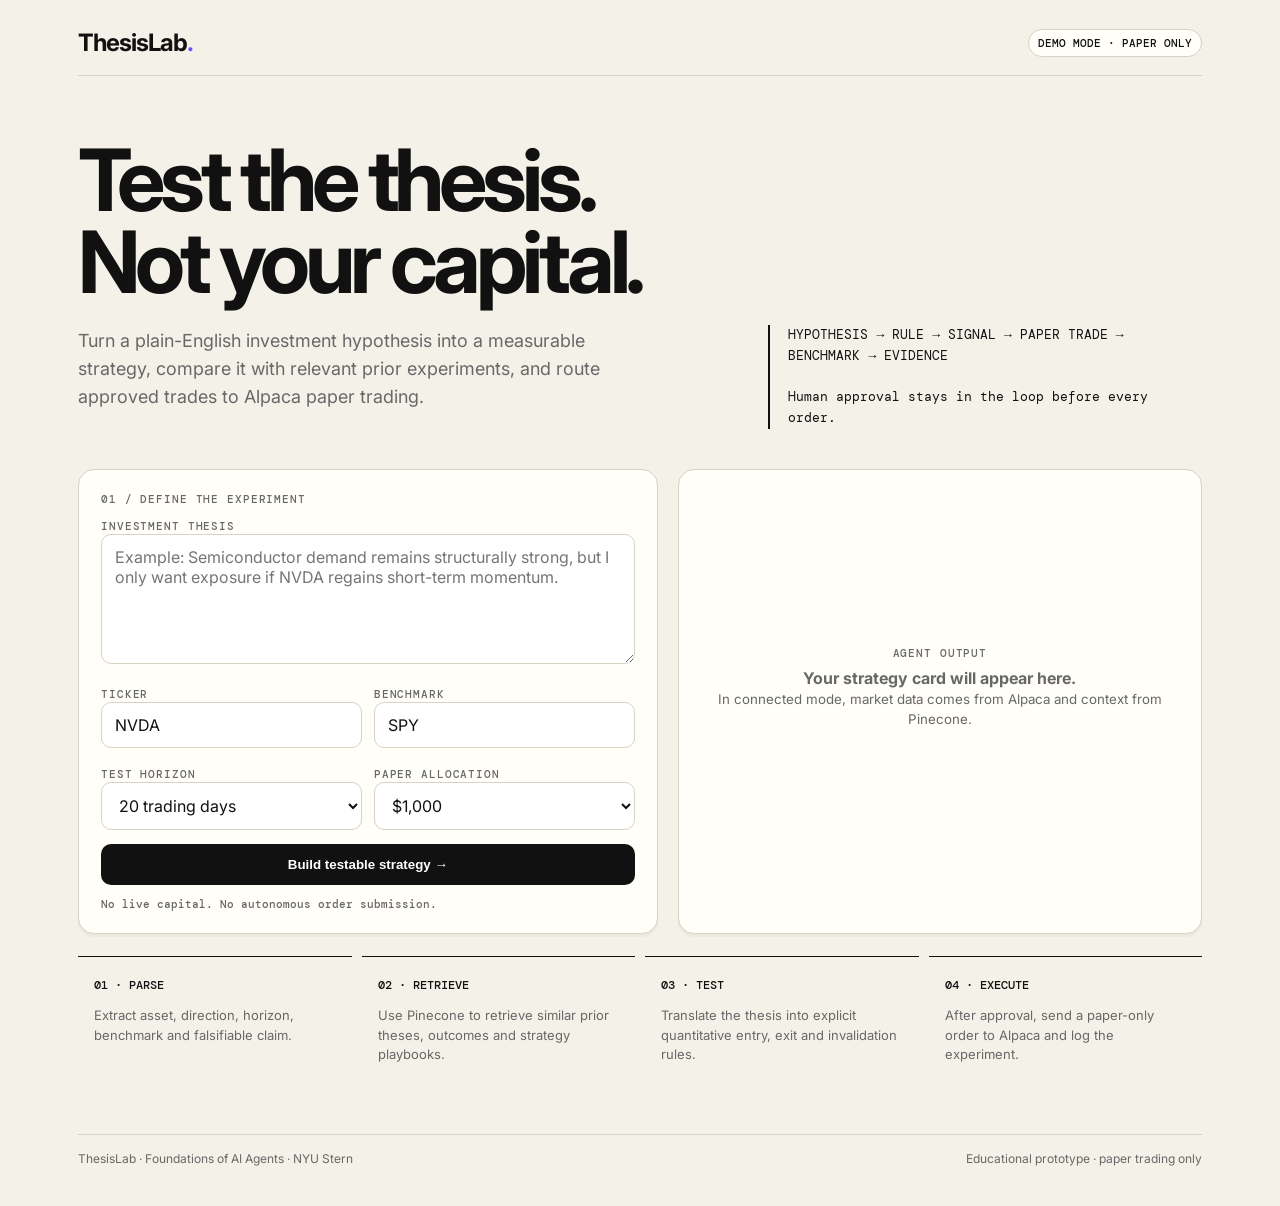
==== thesislab/index.html @ e266623d "Add ThesisLab index.html" ====
<!doctype html>
<html lang="en">
<head>
  <meta charset="utf-8" />
  <meta name="viewport" content="width=device-width, initial-scale=1" />
  <meta name="description" content="ThesisLab turns an investment thesis into a testable quantitative paper-trading experiment." />
  <title>ThesisLab — Test the thesis, not your capital.</title>
  <link rel="preconnect" href="https://fonts.googleapis.com">
  <link rel="preconnect" href="https://fonts.gstatic.com" crossorigin>
  <link href="https://fonts.googleapis.com/css2?family=DM+Mono:wght@400;500&family=Inter:wght@400;500;600;700&display=swap" rel="stylesheet">
  <style>
    :root{--ink:#111;--muted:#686868;--paper:#f4f1e8;--card:#fffef9;--line:#d8d2c4;--accent:#6c4cff}
    *{box-sizing:border-box}body{margin:0;background:var(--paper);color:var(--ink);font-family:Inter,system-ui,sans-serif}
    .shell{max-width:1180px;margin:0 auto;padding:28px}.top{display:flex;justify-content:space-between;align-items:center;border-bottom:1px solid var(--line);padding-bottom:18px}
    .brand{font-weight:700;letter-spacing:-.04em;font-size:24px}.badge{font:500 11px DM Mono,monospace;border:1px solid var(--line);padding:6px 9px;border-radius:999px;background:var(--card)}
    .hero{padding:64px 0 40px;display:grid;grid-template-columns:1.2fr .8fr;gap:40px}.hero h1{font-size:clamp(42px,7vw,86px);line-height:.95;letter-spacing:-.06em;margin:0}.hero p{font-size:18px;line-height:1.55;color:var(--muted);max-width:560px;margin-top:24px}.manifesto{font:400 13px/1.6 DM Mono,monospace;border-left:2px solid var(--ink);padding-left:18px;align-self:end}
    .grid{display:grid;grid-template-columns:1.05fr .95fr;gap:20px}.card{background:var(--card);border:1px solid var(--line);border-radius:16px;padding:22px;box-shadow:0 3px 0 rgba(0,0,0,.03)}
    .label{font:500 11px DM Mono,monospace;text-transform:uppercase;letter-spacing:.08em;color:var(--muted);margin-bottom:8px}.row{display:grid;grid-template-columns:1fr 1fr;gap:12px}.field{margin-bottom:14px}
    input,textarea,select{width:100%;border:1px solid var(--line);background:white;border-radius:10px;padding:12px 13px;font:inherit;color:var(--ink);outline:none}textarea{min-height:130px;resize:vertical}input:focus,textarea:focus,select:focus{border-color:var(--accent);box-shadow:0 0 0 3px rgba(108,76,255,.11)}
    button{border:0;border-radius:10px;padding:13px 16px;font-weight:650;cursor:pointer}.primary{background:var(--ink);color:white;width:100%}.primary:hover{opacity:.9}.secondary{background:#ece8dd;color:var(--ink)}
    .result-empty{min-height:390px;display:flex;align-items:center;justify-content:center;text-align:center;color:var(--muted)}.result h2{margin:0 0 4px;font-size:25px;letter-spacing:-.03em}.ticker{font:500 12px DM Mono,monospace;color:var(--accent)}
    .metric-grid{display:grid;grid-template-columns:repeat(3,1fr);gap:8px;margin:18px 0}.metric{border:1px solid var(--line);border-radius:10px;padding:10px}.metric b{display:block;font:600 16px DM Mono,monospace;margin-top:4px}
    .rule{background:#f1eee5;border-radius:10px;padding:14px;font:400 13px/1.55 DM Mono,monospace}.why{margin-top:16px;font-size:14px;line-height:1.55}.rag{margin-top:12px;border-top:1px solid var(--line);padding-top:14px}.rag-item{font-size:13px;padding:8px 0;border-bottom:1px dashed var(--line)}
    .actions{display:flex;gap:10px;margin-top:18px}.actions button{flex:1}.status{font:500 11px DM Mono,monospace;margin-top:12px;color:var(--muted)}
    .how{margin-top:22px;display:grid;grid-template-columns:repeat(4,1fr);gap:10px}.step{padding:16px;border-top:1px solid var(--ink)}.step b{font:500 12px DM Mono,monospace}.step p{font-size:13px;color:var(--muted);line-height:1.5}
    footer{margin:40px 0 12px;border-top:1px solid var(--line);padding-top:16px;display:flex;justify-content:space-between;color:var(--muted);font-size:12px}
    @media(max-width:820px){.hero,.grid{grid-template-columns:1fr}.hero{padding-top:42px}.manifesto{align-self:auto}.how{grid-template-columns:1fr 1fr}.metric-grid{grid-template-columns:1fr}.row{grid-template-columns:1fr}}
  </style>
</head>
<body>
<main class="shell">
  <div class="top"><div class="brand">ThesisLab<span style="color:var(--accent)">.</span></div><div class="badge" id="modeBadge">DEMO MODE · PAPER ONLY</div></div>
  <section class="hero">
    <div><h1>Test the thesis.<br>Not your capital.</h1><p>Turn a plain-English investment hypothesis into a measurable strategy, compare it with relevant prior experiments, and route approved trades to Alpaca paper trading.</p></div>
    <div class="manifesto">HYPOTHESIS → RULE → SIGNAL → PAPER TRADE → BENCHMARK → EVIDENCE<br><br>Human approval stays in the loop before every order.</div>
  </section>
  <section class="grid">
    <div class="card">
      <div class="label">01 / Define the experiment</div>
      <div class="field"><label class="label" for="thesis">Investment thesis</label><textarea id="thesis" placeholder="Example: Semiconductor demand remains structurally strong, but I only want exposure if NVDA regains short-term momentum."></textarea></div>
      <div class="row"><div class="field"><label class="label" for="ticker">Ticker</label><input id="ticker" value="NVDA" maxlength="8" /></div><div class="field"><label class="label" for="benchmark">Benchmark</label><input id="benchmark" value="SPY" maxlength="8" /></div></div>
      <div class="row"><div class="field"><label class="label" for="horizon">Test horizon</label><select id="horizon"><option value="5">5 trading days</option><option value="20" selected>20 trading days</option><option value="60">60 trading days</option></select></div><div class="field"><label class="label" for="risk">Paper allocation</label><select id="risk"><option value="500">$500</option><option value="1000" selected>$1,000</option><option value="2500">$2,500</option></select></div></div>
      <button class="primary" id="analyzeBtn">Build testable strategy →</button><div class="status">No live capital. No autonomous order submission.</div>
    </div>
    <div class="card" id="resultCard">
      <div class="result-empty" id="emptyState"><div><div class="label">Agent output</div><strong>Your strategy card will appear here.</strong><br><small>In connected mode, market data comes from Alpaca and context from Pinecone.</small></div></div>
      <div class="result" id="result" hidden><div class="ticker" id="resultTicker"></div><h2 id="strategyName"></h2><div class="metric-grid"><div class="metric"><span class="label">Signal</span><b id="signal"></b></div><div class="metric"><span class="label">Horizon</span><b id="resultHorizon"></b></div><div class="metric"><span class="label">Allocation</span><b id="resultRisk"></b></div></div><div class="label">Test rule</div><div class="rule" id="rule"></div><div class="why"><div class="label">Why this tests the thesis</div><div id="rationale"></div></div><div class="rag"><div class="label">RAG context · similar experiments</div><div id="ragItems"></div></div><div class="actions"><button class="secondary" id="rejectBtn">Reject</button><button class="primary" id="approveBtn">Approve paper trade</button></div><div class="status" id="tradeStatus">Awaiting human approval.</div></div>
    </div>
  </section>
  <section class="how"><div class="step"><b>01 · PARSE</b><p>Extract asset, direction, horizon, benchmark and falsifiable claim.</p></div><div class="step"><b>02 · RETRIEVE</b><p>Use Pinecone to retrieve similar prior theses, outcomes and strategy playbooks.</p></div><div class="step"><b>03 · TEST</b><p>Translate the thesis into explicit quantitative entry, exit and invalidation rules.</p></div><div class="step"><b>04 · EXECUTE</b><p>After approval, send a paper-only order to Alpaca and log the experiment.</p></div></section>
  <footer><span>ThesisLab · Foundations of AI Agents · NYU Stern</span><span>Educational prototype · paper trading only</span></footer>
</main>
<script>
const N8N_WEBHOOK_URL="";
const $=id=>document.getElementById(id);
function demoAnalyze(p){const t=p.ticker.toUpperCase(),h=Number(p.horizon);const x=[{name:"Momentum confirmation",rule:`Enter a PAPER long position in ${t} only when its 20-day moving average is above its 50-day moving average and the latest close is above the 20-day average. Exit at the test horizon or if the 20-day average crosses back below the 50-day average.`,signal:"WAIT",why:"The thesis argues for upside, but requires evidence of sustained price momentum before taking simulated exposure."},{name:"Relative-strength test",rule:`Enter a PAPER long position in ${t} when its 10-day return exceeds ${p.benchmark.toUpperCase()}'s 10-day return by at least 2 percentage points. Close after ${h} trading days or when relative performance turns negative.`,signal:"TEST",why:"This directly tests whether the asset is outperforming the chosen benchmark rather than merely rising with the market."},{name:"Mean-reversion test",rule:`Enter a PAPER long position in ${t} after a close at least 1.5 standard deviations below its 20-day mean, provided the 50-day trend remains positive. Exit on a return to the 20-day mean or at ${h} trading days.`,signal:"WAIT",why:"This converts a bullish thesis into a disciplined entry condition instead of buying immediately."}];const pick=x[[...p.thesis].reduce((a,c)=>a+c.charCodeAt(0),0)%x.length];return{ticker:t,strategy_name:pick.name,signal:pick.signal,horizon_days:h,allocation:Number(p.risk),rule:pick.rule,rationale:pick.why,retrieved:[{title:"Prior experiment · momentum / large-cap tech",note:"Similar thesis used trend confirmation before entry; benchmarked against SPY."},{title:"Strategy playbook · relative strength",note:"Prefer explicit benchmark spread and a fixed evaluation horizon."},{title:"Guardrail · paper execution",note:"Order submission requires human approval and paper endpoint verification."}],demo:true}}
async function analyze(p){if(!N8N_WEBHOOK_URL)return demoAnalyze(p);const r=await fetch(N8N_WEBHOOK_URL,{method:"POST",headers:{"Content-Type":"application/json"},body:JSON.stringify({action:"analyze",...p})});if(!r.ok)throw new Error(`Agent request failed (${r.status})`);return await r.json()}
function esc(s){return String(s).replace(/[&<>'"]/g,c=>({"&":"&amp;","<":"&lt;",">":"&gt;","'":"&#39;",'"':"&quot;"}[c]))}
function render(d){$("emptyState").hidden=true;$("result").hidden=false;$("resultTicker").textContent=`${d.ticker} · ${$("benchmark").value.toUpperCase()}`;$("strategyName").textContent=d.strategy_name;$("signal").textContent=d.signal;$("resultHorizon").textContent=`${d.horizon_days}D`;$("resultRisk").textContent=`$${Number(d.allocation).toLocaleString()}`;$("rule").textContent=d.rule;$("rationale").textContent=d.rationale;$("ragItems").innerHTML=(d.retrieved||[]).map(x=>`<div class="rag-item"><strong>${esc(x.title)}</strong><br>${esc(x.note)}</div>`).join("");$("tradeStatus").textContent=d.demo?"Demo strategy generated. Connect n8n to place Alpaca paper orders.":"Strategy generated from live data + retrieved context.";$("approveBtn").dataset.payload=JSON.stringify(d)}
$("analyzeBtn").addEventListener("click",async()=>{const p={thesis:$("thesis").value.trim(),ticker:$("ticker").value.trim(),benchmark:$("benchmark").value.trim(),horizon:$("horizon").value,risk:$("risk").value};if(!p.thesis||!p.ticker){alert("Add a thesis and ticker first.");return}$("analyzeBtn").disabled=true;$("analyzeBtn").textContent="Building test…";try{render(await analyze(p))}catch(e){alert(e.message)}finally{$("analyzeBtn").disabled=false;$("analyzeBtn").textContent="Build testable strategy →"}});
$("approveBtn").addEventListener("click",async()=>{if(!N8N_WEBHOOK_URL){$("tradeStatus").textContent="Demo mode: approval recorded locally. No order was sent.";return}const proposal=JSON.parse($("approveBtn").dataset.payload||"{}");if(!confirm(`Approve PAPER trade workflow for ${proposal.ticker}?`))return;$("tradeStatus").textContent="Submitting paper order…";try{const r=await fetch(N8N_WEBHOOK_URL,{method:"POST",headers:{"Content-Type":"application/json"},body:JSON.stringify({action:"approve_trade",proposal})});const out=await r.json();if(!r.ok)throw new Error(out.message||"Order failed");$("tradeStatus").textContent=`Paper order accepted · ${out.order_id||"logged"}`}catch(e){$("tradeStatus").textContent=`Order not submitted · ${e.message}`}});
$("rejectBtn").addEventListener("click",()=>{$("tradeStatus").textContent="Proposal rejected. Experiment logged as rejected."});if(N8N_WEBHOOK_URL)$("modeBadge").textContent="CONNECTED · PAPER ONLY";
</script></body></html>
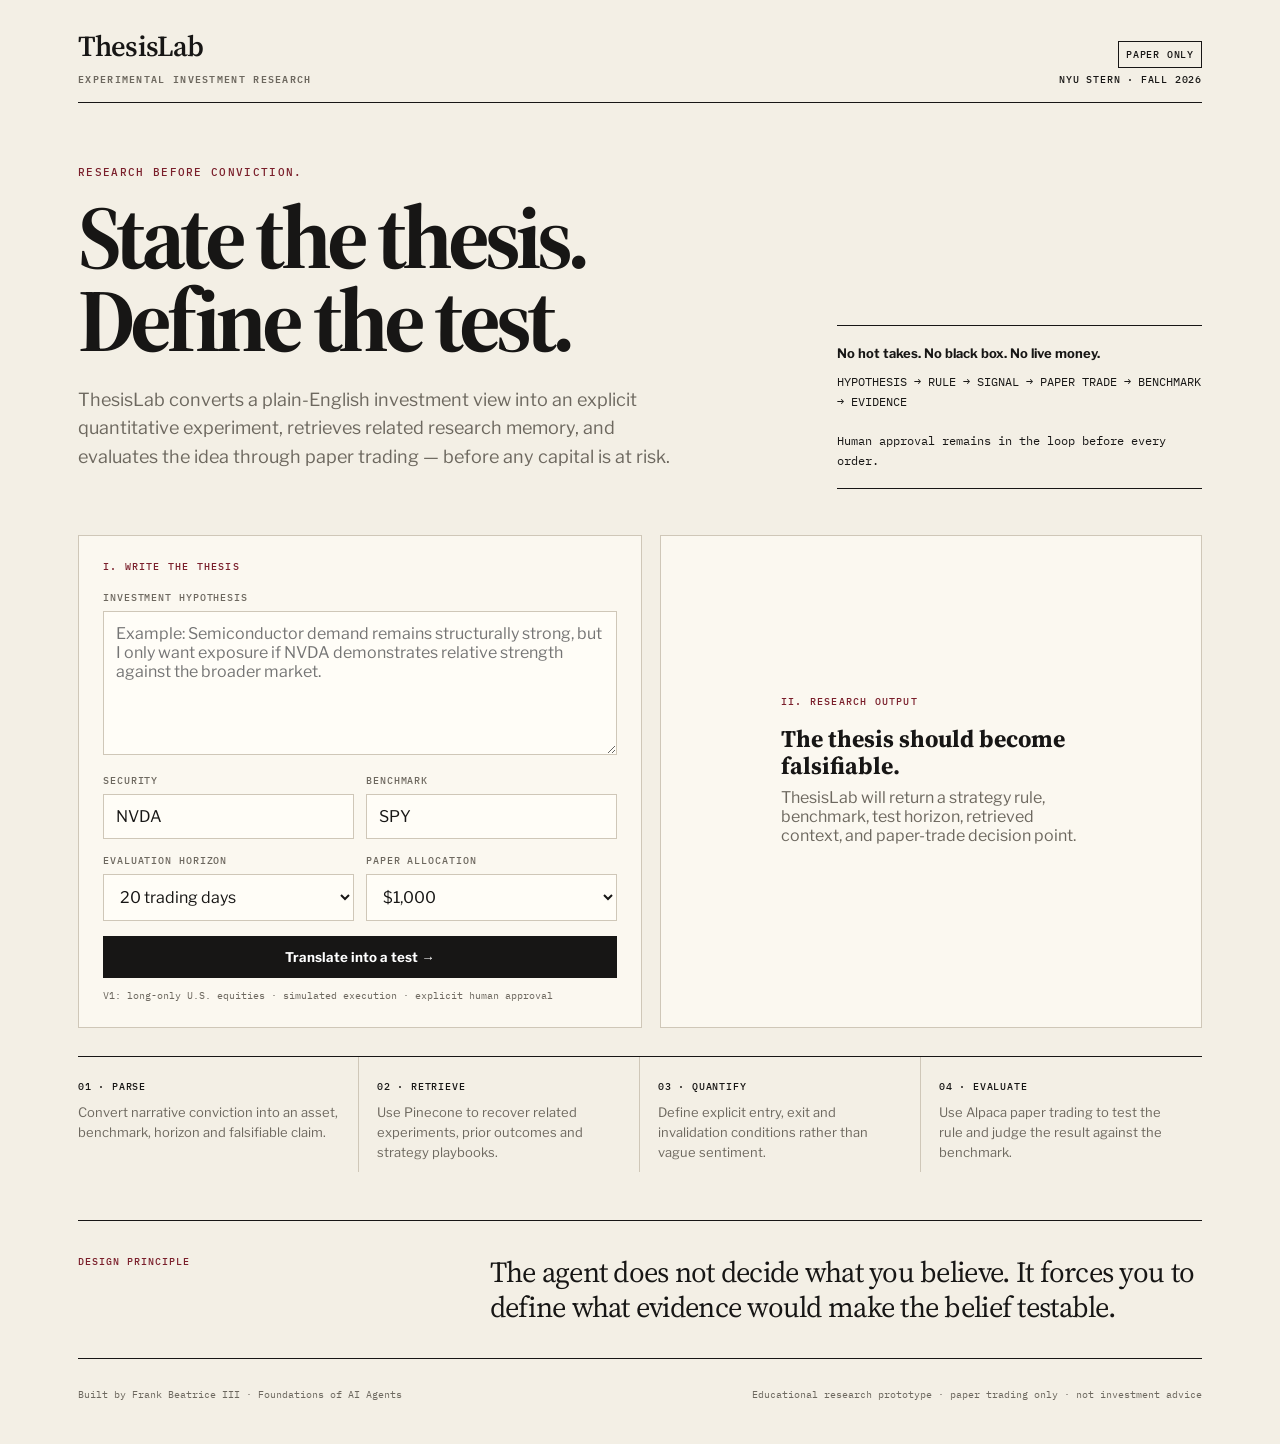
==== commit d1c11377: "Refine ThesisLab brand and editorial research design" ====
--- a/thesislab/index.html
+++ b/thesislab/index.html
@@ -3,61 +3,320 @@
 <head>
   <meta charset="utf-8" />
   <meta name="viewport" content="width=device-width, initial-scale=1" />
-  <meta name="description" content="ThesisLab turns an investment thesis into a testable quantitative paper-trading experiment." />
-  <title>ThesisLab — Test the thesis, not your capital.</title>
+  <meta name="description" content="ThesisLab turns investment hypotheses into testable quantitative paper-trading experiments." />
+  <title>ThesisLab — Investment research, made testable.</title>
   <link rel="preconnect" href="https://fonts.googleapis.com">
   <link rel="preconnect" href="https://fonts.gstatic.com" crossorigin>
-  <link href="https://fonts.googleapis.com/css2?family=DM+Mono:wght@400;500&family=Inter:wght@400;500;600;700&display=swap" rel="stylesheet">
+  <link href="https://fonts.googleapis.com/css2?family=IBM+Plex+Mono:wght@400;500&family=Libre+Franklin:wght@400;500;600;700&family=Source+Serif+4:opsz,wght@8..60,500;8..60,600&display=swap" rel="stylesheet">
   <style>
-    :root{--ink:#111;--muted:#686868;--paper:#f4f1e8;--card:#fffef9;--line:#d8d2c4;--accent:#6c4cff}
-    *{box-sizing:border-box}body{margin:0;background:var(--paper);color:var(--ink);font-family:Inter,system-ui,sans-serif}
-    .shell{max-width:1180px;margin:0 auto;padding:28px}.top{display:flex;justify-content:space-between;align-items:center;border-bottom:1px solid var(--line);padding-bottom:18px}
-    .brand{font-weight:700;letter-spacing:-.04em;font-size:24px}.badge{font:500 11px DM Mono,monospace;border:1px solid var(--line);padding:6px 9px;border-radius:999px;background:var(--card)}
-    .hero{padding:64px 0 40px;display:grid;grid-template-columns:1.2fr .8fr;gap:40px}.hero h1{font-size:clamp(42px,7vw,86px);line-height:.95;letter-spacing:-.06em;margin:0}.hero p{font-size:18px;line-height:1.55;color:var(--muted);max-width:560px;margin-top:24px}.manifesto{font:400 13px/1.6 DM Mono,monospace;border-left:2px solid var(--ink);padding-left:18px;align-self:end}
-    .grid{display:grid;grid-template-columns:1.05fr .95fr;gap:20px}.card{background:var(--card);border:1px solid var(--line);border-radius:16px;padding:22px;box-shadow:0 3px 0 rgba(0,0,0,.03)}
-    .label{font:500 11px DM Mono,monospace;text-transform:uppercase;letter-spacing:.08em;color:var(--muted);margin-bottom:8px}.row{display:grid;grid-template-columns:1fr 1fr;gap:12px}.field{margin-bottom:14px}
-    input,textarea,select{width:100%;border:1px solid var(--line);background:white;border-radius:10px;padding:12px 13px;font:inherit;color:var(--ink);outline:none}textarea{min-height:130px;resize:vertical}input:focus,textarea:focus,select:focus{border-color:var(--accent);box-shadow:0 0 0 3px rgba(108,76,255,.11)}
-    button{border:0;border-radius:10px;padding:13px 16px;font-weight:650;cursor:pointer}.primary{background:var(--ink);color:white;width:100%}.primary:hover{opacity:.9}.secondary{background:#ece8dd;color:var(--ink)}
-    .result-empty{min-height:390px;display:flex;align-items:center;justify-content:center;text-align:center;color:var(--muted)}.result h2{margin:0 0 4px;font-size:25px;letter-spacing:-.03em}.ticker{font:500 12px DM Mono,monospace;color:var(--accent)}
-    .metric-grid{display:grid;grid-template-columns:repeat(3,1fr);gap:8px;margin:18px 0}.metric{border:1px solid var(--line);border-radius:10px;padding:10px}.metric b{display:block;font:600 16px DM Mono,monospace;margin-top:4px}
-    .rule{background:#f1eee5;border-radius:10px;padding:14px;font:400 13px/1.55 DM Mono,monospace}.why{margin-top:16px;font-size:14px;line-height:1.55}.rag{margin-top:12px;border-top:1px solid var(--line);padding-top:14px}.rag-item{font-size:13px;padding:8px 0;border-bottom:1px dashed var(--line)}
-    .actions{display:flex;gap:10px;margin-top:18px}.actions button{flex:1}.status{font:500 11px DM Mono,monospace;margin-top:12px;color:var(--muted)}
-    .how{margin-top:22px;display:grid;grid-template-columns:repeat(4,1fr);gap:10px}.step{padding:16px;border-top:1px solid var(--ink)}.step b{font:500 12px DM Mono,monospace}.step p{font-size:13px;color:var(--muted);line-height:1.5}
-    footer{margin:40px 0 12px;border-top:1px solid var(--line);padding-top:16px;display:flex;justify-content:space-between;color:var(--muted);font-size:12px}
-    @media(max-width:820px){.hero,.grid{grid-template-columns:1fr}.hero{padding-top:42px}.manifesto{align-self:auto}.how{grid-template-columns:1fr 1fr}.metric-grid{grid-template-columns:1fr}.row{grid-template-columns:1fr}}
+    :root{
+      --ink:#171615;
+      --muted:#6d685f;
+      --paper:#f3efe5;
+      --card:#fbf8f0;
+      --line:#cfc7b8;
+      --accent:#7a1f2b;
+      --wash:#e9e2d5;
+    }
+    *{box-sizing:border-box}
+    html{scroll-behavior:smooth}
+    body{margin:0;background:var(--paper);color:var(--ink);font-family:"Libre Franklin",system-ui,sans-serif}
+    .shell{max-width:1180px;margin:0 auto;padding:26px 28px 42px}
+    .masthead{display:grid;grid-template-columns:1fr auto;align-items:end;border-bottom:1px solid var(--ink);padding-bottom:15px}
+    .brand{font-family:"Source Serif 4",serif;font-size:29px;font-weight:600;letter-spacing:-.03em}
+    .brand small{display:block;font-family:"IBM Plex Mono",monospace;font-size:10px;letter-spacing:.13em;text-transform:uppercase;color:var(--muted);margin-top:3px}
+    .edition{text-align:right;font:500 10px/1.5 "IBM Plex Mono",monospace;text-transform:uppercase;letter-spacing:.08em}
+    .edition span{display:inline-block;border:1px solid var(--ink);padding:5px 7px;margin-bottom:4px}
+    .hero{display:grid;grid-template-columns:1.32fr .68fr;gap:50px;padding:62px 0 46px}
+    .kicker{font:500 11px "IBM Plex Mono",monospace;text-transform:uppercase;letter-spacing:.12em;color:var(--accent);margin-bottom:16px}
+    h1{font-family:"Source Serif 4",serif;font-size:clamp(48px,7vw,90px);line-height:.93;letter-spacing:-.055em;margin:0;max-width:800px}
+    .hero-copy{font-size:18px;line-height:1.58;color:var(--muted);max-width:620px;margin-top:24px}
+    .side-note{align-self:end;border-top:1px solid var(--ink);border-bottom:1px solid var(--ink);padding:17px 0;font:400 12px/1.65 "IBM Plex Mono",monospace}
+    .side-note strong{display:block;font-family:"Libre Franklin",sans-serif;font-size:13px;margin-bottom:8px}
+    .grid{display:grid;grid-template-columns:1.02fr .98fr;gap:18px}
+    .card{background:var(--card);border:1px solid var(--line);padding:24px}
+    .section-no{font:500 10px "IBM Plex Mono",monospace;color:var(--accent);letter-spacing:.12em;text-transform:uppercase;margin-bottom:18px}
+    .field{margin-bottom:15px}
+    label{display:block;font:500 10px "IBM Plex Mono",monospace;text-transform:uppercase;letter-spacing:.09em;color:var(--muted);margin-bottom:7px}
+    input,textarea,select{width:100%;border:1px solid var(--line);background:#fffdf7;border-radius:0;padding:12px 12px;font:inherit;color:var(--ink);outline:none}
+    textarea{min-height:144px;resize:vertical}
+    input:focus,textarea:focus,select:focus{border-color:var(--accent);box-shadow:inset 3px 0 0 var(--accent)}
+    .row{display:grid;grid-template-columns:1fr 1fr;gap:12px}
+    button{border:0;padding:13px 15px;font-weight:700;cursor:pointer;font-family:"Libre Franklin",sans-serif}
+    .primary{background:var(--ink);color:#fff;width:100%}
+    .primary:hover{background:var(--accent)}
+    .secondary{background:var(--wash);color:var(--ink)}
+    .micro{font:400 10px/1.5 "IBM Plex Mono",monospace;color:var(--muted);margin-top:10px}
+    .result-empty{min-height:420px;display:flex;align-items:center;justify-content:center;text-align:left;color:var(--muted)}
+    .result-empty-inner{max-width:300px}
+    .result-empty strong{font-family:"Source Serif 4",serif;font-size:24px;color:var(--ink);display:block;line-height:1.12;margin:8px 0}
+    .ticker{font:500 11px "IBM Plex Mono",monospace;color:var(--accent);letter-spacing:.1em;text-transform:uppercase}
+    .result h2{font-family:"Source Serif 4",serif;font-size:31px;line-height:1.05;margin:8px 0 15px;letter-spacing:-.025em}
+    .metric-grid{display:grid;grid-template-columns:repeat(3,1fr);border-top:1px solid var(--ink);border-bottom:1px solid var(--ink);margin:18px 0}
+    .metric{padding:12px 8px 12px 0}
+    .metric+.metric{border-left:1px solid var(--line);padding-left:12px}
+    .metric span{font:500 9px "IBM Plex Mono",monospace;text-transform:uppercase;color:var(--muted)}
+    .metric b{display:block;font:500 17px "IBM Plex Mono",monospace;margin-top:5px}
+    .rule{background:var(--wash);padding:15px;font:400 12px/1.62 "IBM Plex Mono",monospace;border-left:3px solid var(--accent)}
+    .why{font-size:14px;line-height:1.6;margin-top:17px}
+    .why h3,.rag h3{font:500 10px "IBM Plex Mono",monospace;text-transform:uppercase;letter-spacing:.08em;color:var(--muted);margin:0 0 8px}
+    .rag{margin-top:17px;padding-top:14px;border-top:1px solid var(--line)}
+    .rag-item{font-size:12px;line-height:1.5;padding:8px 0;border-bottom:1px dotted var(--line)}
+    .rag-item strong{font-weight:600}
+    .actions{display:flex;gap:8px;margin-top:18px}
+    .actions button{flex:1}
+    .status{font:400 10px/1.5 "IBM Plex Mono",monospace;color:var(--muted);margin-top:10px}
+    .principles{margin-top:28px;border-top:1px solid var(--ink);padding-top:0;display:grid;grid-template-columns:repeat(4,1fr)}
+    .principle{padding:18px 18px 10px 0;border-right:1px solid var(--line)}
+    .principle:last-child{border-right:0;padding-left:18px}
+    .principle:not(:first-child){padding-left:18px}
+    .principle b{font:500 10px "IBM Plex Mono",monospace;text-transform:uppercase;letter-spacing:.08em}
+    .principle p{font-size:13px;line-height:1.55;color:var(--muted);margin:8px 0 0}
+    .statement{margin:48px 0 20px;padding:34px 0;border-top:1px solid var(--ink);border-bottom:1px solid var(--ink);display:grid;grid-template-columns:.35fr .65fr;gap:28px}
+    .statement .label{font:500 10px "IBM Plex Mono",monospace;text-transform:uppercase;letter-spacing:.1em;color:var(--accent)}
+    .statement p{font-family:"Source Serif 4",serif;font-size:29px;line-height:1.18;margin:0;letter-spacing:-.025em}
+    footer{display:flex;justify-content:space-between;gap:30px;color:var(--muted);font:400 10px/1.5 "IBM Plex Mono",monospace;margin-top:28px}
+    @media(max-width:840px){
+      .hero,.grid,.statement{grid-template-columns:1fr}
+      .hero{padding-top:42px}
+      .principles{grid-template-columns:1fr 1fr}
+      .principle{border-bottom:1px solid var(--line)}
+      .row{grid-template-columns:1fr}
+      footer{flex-direction:column}
+    }
+    @media(max-width:520px){
+      .shell{padding:20px}
+      .masthead{grid-template-columns:1fr}
+      .edition{text-align:left;margin-top:12px}
+      .principles{grid-template-columns:1fr}
+      .metric-grid{grid-template-columns:1fr;border-bottom:0}
+      .metric+.metric{border-left:0;border-top:1px solid var(--line);padding-left:0}
+    }
   </style>
 </head>
 <body>
 <main class="shell">
-  <div class="top"><div class="brand">ThesisLab<span style="color:var(--accent)">.</span></div><div class="badge" id="modeBadge">DEMO MODE · PAPER ONLY</div></div>
+  <header class="masthead">
+    <div class="brand">ThesisLab<small>Experimental Investment Research</small></div>
+    <div class="edition"><span id="modeBadge">Paper Only</span><br>NYU Stern · Fall 2026</div>
+  </header>
+
   <section class="hero">
-    <div><h1>Test the thesis.<br>Not your capital.</h1><p>Turn a plain-English investment hypothesis into a measurable strategy, compare it with relevant prior experiments, and route approved trades to Alpaca paper trading.</p></div>
-    <div class="manifesto">HYPOTHESIS → RULE → SIGNAL → PAPER TRADE → BENCHMARK → EVIDENCE<br><br>Human approval stays in the loop before every order.</div>
+    <div>
+      <div class="kicker">Research before conviction.</div>
+      <h1>State the thesis.<br>Define the test.</h1>
+      <p class="hero-copy">ThesisLab converts a plain-English investment view into an explicit quantitative experiment, retrieves related research memory, and evaluates the idea through paper trading — before any capital is at risk.</p>
+    </div>
+    <aside class="side-note">
+      <strong>No hot takes. No black box. No live money.</strong>
+      HYPOTHESIS → RULE → SIGNAL → PAPER TRADE → BENCHMARK → EVIDENCE
+      <br><br>
+      Human approval remains in the loop before every order.
+    </aside>
   </section>
+
   <section class="grid">
     <div class="card">
-      <div class="label">01 / Define the experiment</div>
-      <div class="field"><label class="label" for="thesis">Investment thesis</label><textarea id="thesis" placeholder="Example: Semiconductor demand remains structurally strong, but I only want exposure if NVDA regains short-term momentum."></textarea></div>
-      <div class="row"><div class="field"><label class="label" for="ticker">Ticker</label><input id="ticker" value="NVDA" maxlength="8" /></div><div class="field"><label class="label" for="benchmark">Benchmark</label><input id="benchmark" value="SPY" maxlength="8" /></div></div>
-      <div class="row"><div class="field"><label class="label" for="horizon">Test horizon</label><select id="horizon"><option value="5">5 trading days</option><option value="20" selected>20 trading days</option><option value="60">60 trading days</option></select></div><div class="field"><label class="label" for="risk">Paper allocation</label><select id="risk"><option value="500">$500</option><option value="1000" selected>$1,000</option><option value="2500">$2,500</option></select></div></div>
-      <button class="primary" id="analyzeBtn">Build testable strategy →</button><div class="status">No live capital. No autonomous order submission.</div>
+      <div class="section-no">I. Write the thesis</div>
+      <div class="field">
+        <label for="thesis">Investment hypothesis</label>
+        <textarea id="thesis" placeholder="Example: Semiconductor demand remains structurally strong, but I only want exposure if NVDA demonstrates relative strength against the broader market."></textarea>
+      </div>
+      <div class="row">
+        <div class="field"><label for="ticker">Security</label><input id="ticker" value="NVDA" maxlength="8"></div>
+        <div class="field"><label for="benchmark">Benchmark</label><input id="benchmark" value="SPY" maxlength="8"></div>
+      </div>
+      <div class="row">
+        <div class="field">
+          <label for="horizon">Evaluation horizon</label>
+          <select id="horizon"><option value="5">5 trading days</option><option value="20" selected>20 trading days</option><option value="60">60 trading days</option></select>
+        </div>
+        <div class="field">
+          <label for="risk">Paper allocation</label>
+          <select id="risk"><option value="500">$500</option><option value="1000" selected>$1,000</option><option value="2500">$2,500</option></select>
+        </div>
+      </div>
+      <button class="primary" id="analyzeBtn">Translate into a test →</button>
+      <div class="micro">V1: long-only U.S. equities · simulated execution · explicit human approval</div>
     </div>
+
     <div class="card" id="resultCard">
-      <div class="result-empty" id="emptyState"><div><div class="label">Agent output</div><strong>Your strategy card will appear here.</strong><br><small>In connected mode, market data comes from Alpaca and context from Pinecone.</small></div></div>
-      <div class="result" id="result" hidden><div class="ticker" id="resultTicker"></div><h2 id="strategyName"></h2><div class="metric-grid"><div class="metric"><span class="label">Signal</span><b id="signal"></b></div><div class="metric"><span class="label">Horizon</span><b id="resultHorizon"></b></div><div class="metric"><span class="label">Allocation</span><b id="resultRisk"></b></div></div><div class="label">Test rule</div><div class="rule" id="rule"></div><div class="why"><div class="label">Why this tests the thesis</div><div id="rationale"></div></div><div class="rag"><div class="label">RAG context · similar experiments</div><div id="ragItems"></div></div><div class="actions"><button class="secondary" id="rejectBtn">Reject</button><button class="primary" id="approveBtn">Approve paper trade</button></div><div class="status" id="tradeStatus">Awaiting human approval.</div></div>
+      <div class="result-empty" id="emptyState">
+        <div class="result-empty-inner">
+          <div class="section-no">II. Research output</div>
+          <strong>The thesis should become falsifiable.</strong>
+          <span>ThesisLab will return a strategy rule, benchmark, test horizon, retrieved context, and paper-trade decision point.</span>
+        </div>
+      </div>
+      <div class="result" id="result" hidden>
+        <div class="ticker" id="resultTicker"></div>
+        <h2 id="strategyName"></h2>
+        <div class="metric-grid">
+          <div class="metric"><span>Signal</span><b id="signal"></b></div>
+          <div class="metric"><span>Horizon</span><b id="resultHorizon"></b></div>
+          <div class="metric"><span>Allocation</span><b id="resultRisk"></b></div>
+        </div>
+        <div class="why">
+          <h3>Quantitative rule</h3>
+          <div class="rule" id="rule"></div>
+        </div>
+        <div class="why">
+          <h3>Why this tests the thesis</h3>
+          <div id="rationale"></div>
+        </div>
+        <div class="rag">
+          <h3>Retrieved research memory</h3>
+          <div id="ragItems"></div>
+        </div>
+        <div class="actions">
+          <button class="secondary" id="rejectBtn">Reject test</button>
+          <button class="primary" id="approveBtn">Approve paper trade</button>
+        </div>
+        <div class="status" id="tradeStatus">Awaiting human approval.</div>
+      </div>
     </div>
   </section>
-  <section class="how"><div class="step"><b>01 · PARSE</b><p>Extract asset, direction, horizon, benchmark and falsifiable claim.</p></div><div class="step"><b>02 · RETRIEVE</b><p>Use Pinecone to retrieve similar prior theses, outcomes and strategy playbooks.</p></div><div class="step"><b>03 · TEST</b><p>Translate the thesis into explicit quantitative entry, exit and invalidation rules.</p></div><div class="step"><b>04 · EXECUTE</b><p>After approval, send a paper-only order to Alpaca and log the experiment.</p></div></section>
-  <footer><span>ThesisLab · Foundations of AI Agents · NYU Stern</span><span>Educational prototype · paper trading only</span></footer>
+
+  <section class="principles">
+    <div class="principle"><b>01 · Parse</b><p>Convert narrative conviction into an asset, benchmark, horizon and falsifiable claim.</p></div>
+    <div class="principle"><b>02 · Retrieve</b><p>Use Pinecone to recover related experiments, prior outcomes and strategy playbooks.</p></div>
+    <div class="principle"><b>03 · Quantify</b><p>Define explicit entry, exit and invalidation conditions rather than vague sentiment.</p></div>
+    <div class="principle"><b>04 · Evaluate</b><p>Use Alpaca paper trading to test the rule and judge the result against the benchmark.</p></div>
+  </section>
+
+  <section class="statement">
+    <div class="label">Design principle</div>
+    <p>The agent does not decide what you believe. It forces you to define what evidence would make the belief testable.</p>
+  </section>
+
+  <footer>
+    <span>Built by Frank Beatrice III · Foundations of AI Agents</span>
+    <span>Educational research prototype · paper trading only · not investment advice</span>
+  </footer>
 </main>
+
 <script>
 const N8N_WEBHOOK_URL="";
 const $=id=>document.getElementById(id);
-function demoAnalyze(p){const t=p.ticker.toUpperCase(),h=Number(p.horizon);const x=[{name:"Momentum confirmation",rule:`Enter a PAPER long position in ${t} only when its 20-day moving average is above its 50-day moving average and the latest close is above the 20-day average. Exit at the test horizon or if the 20-day average crosses back below the 50-day average.`,signal:"WAIT",why:"The thesis argues for upside, but requires evidence of sustained price momentum before taking simulated exposure."},{name:"Relative-strength test",rule:`Enter a PAPER long position in ${t} when its 10-day return exceeds ${p.benchmark.toUpperCase()}'s 10-day return by at least 2 percentage points. Close after ${h} trading days or when relative performance turns negative.`,signal:"TEST",why:"This directly tests whether the asset is outperforming the chosen benchmark rather than merely rising with the market."},{name:"Mean-reversion test",rule:`Enter a PAPER long position in ${t} after a close at least 1.5 standard deviations below its 20-day mean, provided the 50-day trend remains positive. Exit on a return to the 20-day mean or at ${h} trading days.`,signal:"WAIT",why:"This converts a bullish thesis into a disciplined entry condition instead of buying immediately."}];const pick=x[[...p.thesis].reduce((a,c)=>a+c.charCodeAt(0),0)%x.length];return{ticker:t,strategy_name:pick.name,signal:pick.signal,horizon_days:h,allocation:Number(p.risk),rule:pick.rule,rationale:pick.why,retrieved:[{title:"Prior experiment · momentum / large-cap tech",note:"Similar thesis used trend confirmation before entry; benchmarked against SPY."},{title:"Strategy playbook · relative strength",note:"Prefer explicit benchmark spread and a fixed evaluation horizon."},{title:"Guardrail · paper execution",note:"Order submission requires human approval and paper endpoint verification."}],demo:true}}
-async function analyze(p){if(!N8N_WEBHOOK_URL)return demoAnalyze(p);const r=await fetch(N8N_WEBHOOK_URL,{method:"POST",headers:{"Content-Type":"application/json"},body:JSON.stringify({action:"analyze",...p})});if(!r.ok)throw new Error(`Agent request failed (${r.status})`);return await r.json()}
-function esc(s){return String(s).replace(/[&<>'"]/g,c=>({"&":"&amp;","<":"&lt;",">":"&gt;","'":"&#39;",'"':"&quot;"}[c]))}
-function render(d){$("emptyState").hidden=true;$("result").hidden=false;$("resultTicker").textContent=`${d.ticker} · ${$("benchmark").value.toUpperCase()}`;$("strategyName").textContent=d.strategy_name;$("signal").textContent=d.signal;$("resultHorizon").textContent=`${d.horizon_days}D`;$("resultRisk").textContent=`$${Number(d.allocation).toLocaleString()}`;$("rule").textContent=d.rule;$("rationale").textContent=d.rationale;$("ragItems").innerHTML=(d.retrieved||[]).map(x=>`<div class="rag-item"><strong>${esc(x.title)}</strong><br>${esc(x.note)}</div>`).join("");$("tradeStatus").textContent=d.demo?"Demo strategy generated. Connect n8n to place Alpaca paper orders.":"Strategy generated from live data + retrieved context.";$("approveBtn").dataset.payload=JSON.stringify(d)}
-$("analyzeBtn").addEventListener("click",async()=>{const p={thesis:$("thesis").value.trim(),ticker:$("ticker").value.trim(),benchmark:$("benchmark").value.trim(),horizon:$("horizon").value,risk:$("risk").value};if(!p.thesis||!p.ticker){alert("Add a thesis and ticker first.");return}$("analyzeBtn").disabled=true;$("analyzeBtn").textContent="Building test…";try{render(await analyze(p))}catch(e){alert(e.message)}finally{$("analyzeBtn").disabled=false;$("analyzeBtn").textContent="Build testable strategy →"}});
-$("approveBtn").addEventListener("click",async()=>{if(!N8N_WEBHOOK_URL){$("tradeStatus").textContent="Demo mode: approval recorded locally. No order was sent.";return}const proposal=JSON.parse($("approveBtn").dataset.payload||"{}");if(!confirm(`Approve PAPER trade workflow for ${proposal.ticker}?`))return;$("tradeStatus").textContent="Submitting paper order…";try{const r=await fetch(N8N_WEBHOOK_URL,{method:"POST",headers:{"Content-Type":"application/json"},body:JSON.stringify({action:"approve_trade",proposal})});const out=await r.json();if(!r.ok)throw new Error(out.message||"Order failed");$("tradeStatus").textContent=`Paper order accepted · ${out.order_id||"logged"}`}catch(e){$("tradeStatus").textContent=`Order not submitted · ${e.message}`}});
-$("rejectBtn").addEventListener("click",()=>{$("tradeStatus").textContent="Proposal rejected. Experiment logged as rejected."});if(N8N_WEBHOOK_URL)$("modeBadge").textContent="CONNECTED · PAPER ONLY";
-</script></body></html>+
+function demoAnalyze(p){
+  const t=p.ticker.toUpperCase(), h=Number(p.horizon);
+  const strategies=[
+    {
+      name:"Momentum Confirmation",
+      rule:`Enter a PAPER long position in ${t} only when its 20-day moving average is above its 50-day moving average and the latest close is above the 20-day average. Exit at the evaluation horizon or if the 20-day average crosses below the 50-day average.`,
+      signal:"WAIT",
+      why:"The thesis is bullish, but the experiment requires observable trend confirmation before simulated exposure."
+    },
+    {
+      name:"Relative Strength",
+      rule:`Enter a PAPER long position in ${t} when its 10-day return exceeds ${p.benchmark.toUpperCase()}'s 10-day return by at least 2 percentage points. Close after ${h} trading days or when relative performance turns negative.`,
+      signal:"TEST",
+      why:"This asks whether the security is outperforming the chosen benchmark, rather than simply participating in a rising market."
+    },
+    {
+      name:"Mean Reversion",
+      rule:`Enter a PAPER long position in ${t} after a close at least 1.5 standard deviations below its 20-day mean, provided the 50-day trend remains positive. Exit on a return to the 20-day mean or after ${h} trading days.`,
+      signal:"WAIT",
+      why:"The experiment translates a bullish view into a disciplined entry condition rather than immediate discretionary buying."
+    }
+  ];
+  const pick=strategies[[...p.thesis].reduce((a,c)=>a+c.charCodeAt(0),0)%strategies.length];
+  return {
+    ticker:t,
+    strategy_name:pick.name,
+    signal:pick.signal,
+    horizon_days:h,
+    allocation:Number(p.risk),
+    rule:pick.rule,
+    rationale:pick.why,
+    retrieved:[
+      {title:"Prior experiment · momentum / large-cap technology",note:"Similar test required trend confirmation before entry and used SPY as the benchmark."},
+      {title:"Playbook · relative strength",note:"Use a fixed lookback, explicit excess-return threshold and consistent evaluation horizon."},
+      {title:"Guardrail · paper execution",note:"Order submission requires human approval and verification of the Alpaca paper endpoint."}
+    ],
+    demo:true
+  };
+}
+
+async function analyze(p){
+  if(!N8N_WEBHOOK_URL) return demoAnalyze(p);
+  const r=await fetch(N8N_WEBHOOK_URL,{
+    method:"POST",
+    headers:{"Content-Type":"application/json"},
+    body:JSON.stringify({action:"analyze",...p})
+  });
+  if(!r.ok) throw new Error(`Agent request failed (${r.status})`);
+  return await r.json();
+}
+
+function esc(s){
+  return String(s).replace(/[&<>'"]/g,c=>({"&":"&amp;","<":"&lt;",">":"&gt;","'":"&#39;",'"':"&quot;"}[c]));
+}
+
+function render(d){
+  $("emptyState").hidden=true;
+  $("result").hidden=false;
+  $("resultTicker").textContent=`${d.ticker} / ${$("benchmark").value.toUpperCase()} BENCHMARK`;
+  $("strategyName").textContent=d.strategy_name;
+  $("signal").textContent=d.signal;
+  $("resultHorizon").textContent=`${d.horizon_days}D`;
+  $("resultRisk").textContent=`$${Number(d.allocation).toLocaleString()}`;
+  $("rule").textContent=d.rule;
+  $("rationale").textContent=d.rationale;
+  $("ragItems").innerHTML=(d.retrieved||[]).map(x=>`<div class="rag-item"><strong>${esc(x.title)}</strong><br>${esc(x.note)}</div>`).join("");
+  $("tradeStatus").textContent=d.demo
+    ?"Demo strategy generated. Connect n8n to run live retrieval and Alpaca paper execution."
+    :"Strategy generated from live market data and retrieved research memory.";
+  $("approveBtn").dataset.payload=JSON.stringify(d);
+}
+
+$("analyzeBtn").addEventListener("click",async()=>{
+  const p={
+    thesis:$("thesis").value.trim(),
+    ticker:$("ticker").value.trim(),
+    benchmark:$("benchmark").value.trim(),
+    horizon:$("horizon").value,
+    risk:$("risk").value
+  };
+  if(!p.thesis||!p.ticker){alert("Add an investment hypothesis and security first.");return;}
+  $("analyzeBtn").disabled=true;
+  $("analyzeBtn").textContent="Defining the experiment…";
+  try{render(await analyze(p))}
+  catch(e){alert(e.message)}
+  finally{
+    $("analyzeBtn").disabled=false;
+    $("analyzeBtn").textContent="Translate into a test →";
+  }
+});
+
+$("approveBtn").addEventListener("click",async()=>{
+  if(!N8N_WEBHOOK_URL){
+    $("tradeStatus").textContent="Demo mode: approval recorded locally. No order was sent.";
+    return;
+  }
+  const proposal=JSON.parse($("approveBtn").dataset.payload||"{}");
+  if(!confirm(`Approve PAPER trade workflow for ${proposal.ticker}?`)) return;
+  $("tradeStatus").textContent="Submitting paper order…";
+  try{
+    const r=await fetch(N8N_WEBHOOK_URL,{
+      method:"POST",
+      headers:{"Content-Type":"application/json"},
+      body:JSON.stringify({action:"approve_trade",proposal})
+    });
+    const out=await r.json();
+    if(!r.ok) throw new Error(out.message||"Order failed");
+    $("tradeStatus").textContent=`Paper order accepted · ${out.order_id||"logged"}`;
+  }catch(e){
+    $("tradeStatus").textContent=`Order not submitted · ${e.message}`;
+  }
+});
+
+$("rejectBtn").addEventListener("click",()=>{
+  $("tradeStatus").textContent="Test rejected. No paper order submitted.";
+});
+
+if(N8N_WEBHOOK_URL) $("modeBadge").textContent="Connected · Paper Only";
+</script>
+</body>
+</html>
